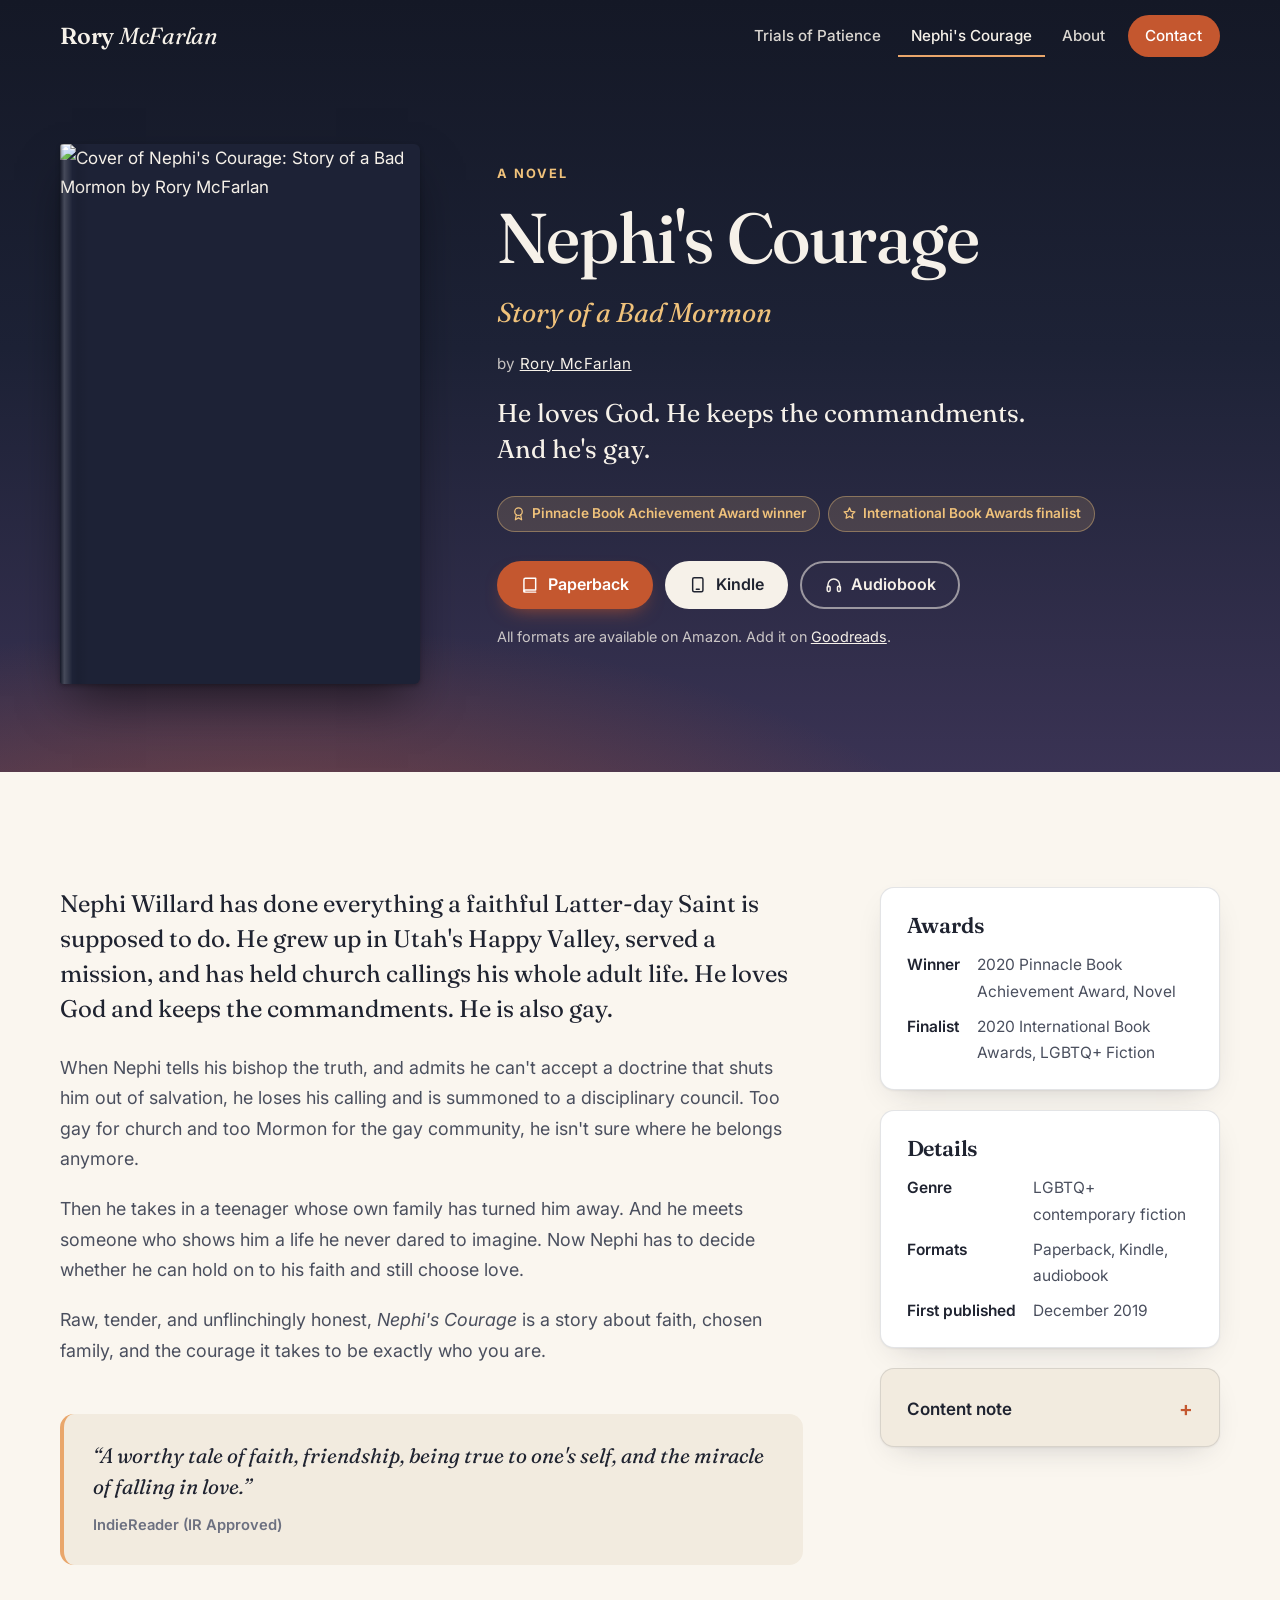
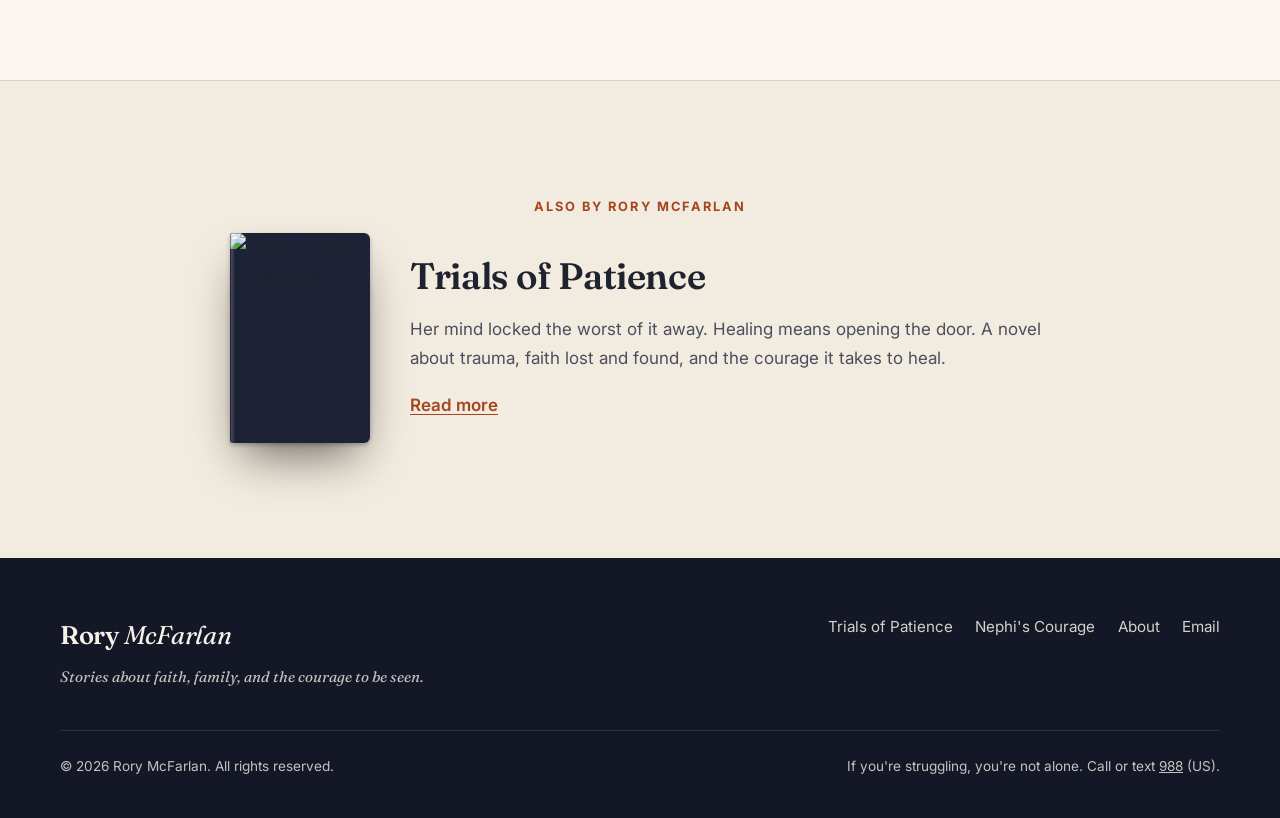
==== nephis-courage.html @ a2d4176a "Build the new rorymcfarlan.com Home page, a page for each book, 404 page, styles, script, icons, CNA" ====
<!DOCTYPE html>
<html lang="en">
<head>
  <meta charset="UTF-8">
  <meta name="viewport" content="width=device-width, initial-scale=1.0">
  <title>Nephi's Courage: Story of a Bad Mormon | A Novel by Rory McFarlan</title>
  <meta name="description" content="Nephi Willard loves God, keeps the commandments, and is gay. The award-winning novel about faith, chosen family, and the courage to be who you are. Paperback, Kindle, and audiobook.">
  <link rel="canonical" href="https://rorymcfarlan.com/nephis-courage.html">
  <meta name="theme-color" content="#141826">

  <meta property="og:type" content="book">
  <meta property="og:site_name" content="Rory McFarlan">
  <meta property="og:title" content="Nephi's Courage: Story of a Bad Mormon by Rory McFarlan">
  <meta property="og:description" content="He loves God. He keeps the commandments. And he's gay. Winner of the Pinnacle Book Achievement Award.">
  <meta property="og:url" content="https://rorymcfarlan.com/nephis-courage.html">
  <meta property="og:image" content="https://rorymcfarlan.com/nephis-courage.jpg">
  <meta property="og:image:alt" content="Cover of Nephi's Courage: Story of a Bad Mormon">
  <meta property="book:author" content="Rory McFarlan">
  <meta name="twitter:card" content="summary_large_image">

  <link rel="preconnect" href="https://fonts.googleapis.com">
  <link rel="preconnect" href="https://fonts.gstatic.com" crossorigin>
  <link href="https://fonts.googleapis.com/css2?family=Fraunces:ital,opsz,wght@0,9..144,400;0,9..144,500;0,9..144,600;1,9..144,400;1,9..144,500&family=Inter:wght@400;500;600;700&display=swap" rel="stylesheet">
  <link rel="icon" href="favicon.svg" type="image/svg+xml">
  <link rel="icon" href="favicon.png" type="image/png" sizes="64x64">
  <link rel="apple-touch-icon" href="apple-touch-icon.png">
  <link rel="stylesheet" href="style.css?v=1">

  <script type="application/ld+json">
  {
    "@context": "https://schema.org",
    "@type": "Book",
    "name": "Nephi's Courage: Story of a Bad Mormon",
    "alternateName": "Nephi's Courage",
    "author": { "@type": "Person", "name": "Rory McFarlan", "url": "https://rorymcfarlan.com/" },
    "url": "https://rorymcfarlan.com/nephis-courage.html",
    "image": "https://rorymcfarlan.com/nephis-courage.jpg",
    "genre": ["LGBTQ+ fiction", "Contemporary fiction"],
    "inLanguage": "en",
    "datePublished": "2019-12",
    "award": ["Pinnacle Book Achievement Award, Novel (2020)", "International Book Awards Finalist, LGBTQ+ Fiction (2020)"],
    "review": {
      "@type": "Review",
      "author": { "@type": "Organization", "name": "IndieReader" },
      "reviewBody": "A worthy tale of faith, friendship, being true to one's self, and the miracle of falling in love.",
      "reviewRating": { "@type": "Rating", "ratingValue": "4", "bestRating": "5" }
    },
    "workExample": [
      { "@type": "Book", "bookFormat": "https://schema.org/Paperback", "url": "https://www.amazon.com/dp/1734179406" },
      { "@type": "Book", "bookFormat": "https://schema.org/EBook", "url": "https://www.amazon.com/dp/B082HCDV52" },
      { "@type": "Book", "bookFormat": "https://schema.org/AudiobookFormat", "url": "https://www.amazon.com/dp/B0G7CD2Z3J" }
    ]
  }
  </script>
</head>
<body>

<a class="skip-link" href="#main">Skip to content</a>

<header class="site-header">
  <nav class="nav" aria-label="Main">
    <a class="brand" href="./">Rory <span>McFarlan</span></a>
    <button class="nav-toggle" type="button" aria-expanded="false" aria-controls="nav-links" aria-label="Open menu">
      <span class="nav-toggle-bar"></span><span class="nav-toggle-bar"></span><span class="nav-toggle-bar"></span>
    </button>
    <ul class="nav-links" id="nav-links">
      <li><a href="trials-of-patience.html">Trials of Patience</a></li>
      <li><a href="nephis-courage.html" aria-current="page">Nephi's Courage</a></li>
      <li><a href="./#about">About</a></li>
      <li><a class="nav-cta" href="./#contact">Contact</a></li>
    </ul>
  </nav>
</header>

<main id="main">

  <section class="book-hero">
    <div class="wrap book-hero-grid">
      <div class="cover">
        <img src="nephis-courage.jpg" alt="Cover of Nephi's Courage: Story of a Bad Mormon by Rory McFarlan" width="600" height="900">
      </div>
      <div>
        <p class="eyebrow eyebrow-light">A novel</p>
        <h1>Nephi's Courage</h1>
        <p class="book-subtitle">Story of a Bad Mormon</p>
        <p class="byline">by <a href="./">Rory McFarlan</a></p>
        <p class="lead">He loves God. He keeps the commandments. And he's gay.</p>
        <ul class="chips" aria-label="Awards">
          <li class="chip chip-award">
            <svg viewBox="0 0 24 24" fill="none" stroke="currentColor" stroke-width="2" stroke-linecap="round" stroke-linejoin="round" aria-hidden="true"><circle cx="12" cy="9" r="6"/><path d="M8.5 13.9 7 22l5-3 5 3-1.5-8.1"/></svg>
            Pinnacle Book Achievement Award winner
          </li>
          <li class="chip chip-award">
            <svg viewBox="0 0 24 24" fill="none" stroke="currentColor" stroke-width="2" stroke-linecap="round" stroke-linejoin="round" aria-hidden="true"><path d="m12 3 2.6 5.6 6.1.7-4.5 4.2 1.2 6L12 16.6 6.6 19.5l1.2-6L3.3 9.3l6.1-.7z"/></svg>
            International Book Awards finalist
          </li>
        </ul>
        <div class="buy-row">
          <a class="btn btn-ember" href="https://www.amazon.com/dp/1734179406" target="_blank" rel="noopener">
            <svg viewBox="0 0 24 24" fill="none" stroke="currentColor" stroke-width="2" stroke-linecap="round" stroke-linejoin="round" aria-hidden="true"><path d="M4 19.5V5a2 2 0 0 1 2-2h14v16H6a2 2 0 0 0-2 2.5z"/><path d="M4 19.5A2.5 2.5 0 0 0 6.5 22H20"/></svg>
            Paperback
          </a>
          <a class="btn btn-light" href="https://www.amazon.com/dp/B082HCDV52" target="_blank" rel="noopener">
            <svg viewBox="0 0 24 24" fill="none" stroke="currentColor" stroke-width="2" stroke-linecap="round" stroke-linejoin="round" aria-hidden="true"><rect x="5" y="2.5" width="14" height="19" rx="2"/><path d="M10 18h4"/></svg>
            Kindle
          </a>
          <a class="btn btn-ghost" href="https://www.amazon.com/dp/B0G7CD2Z3J" target="_blank" rel="noopener">
            <svg viewBox="0 0 24 24" fill="none" stroke="currentColor" stroke-width="2" stroke-linecap="round" stroke-linejoin="round" aria-hidden="true"><path d="M4 15v-3a8 8 0 0 1 16 0v3"/><rect x="3" y="14" width="4" height="7" rx="1.5"/><rect x="17" y="14" width="4" height="7" rx="1.5"/></svg>
            Audiobook
          </a>
        </div>
        <p class="buy-note">All formats are available on Amazon. Add it on <a href="https://www.goodreads.com/book/show/60734577" target="_blank" rel="noopener">Goodreads</a>.</p>
      </div>
    </div>
  </section>

  <section class="section">
    <div class="wrap book-body">
      <div data-reveal>
        <div class="blurb">
          <h2 class="visually-hidden">About the book</h2>
          <!-- BLURB:START -->
          <p>Nephi Willard has done everything a faithful Latter-day Saint is supposed to do. He grew up in Utah's Happy Valley, served a mission, and has held church callings his whole adult life. He loves God and keeps the commandments. He is also gay.</p>
          <p>When Nephi tells his bishop the truth, and admits he can't accept a doctrine that shuts him out of salvation, he loses his calling and is summoned to a disciplinary council. Too gay for church and too Mormon for the gay community, he isn't sure where he belongs anymore.</p>
          <p>Then he takes in a teenager whose own family has turned him away. And he meets someone who shows him a life he never dared to imagine. Now Nephi has to decide whether he can hold on to his faith and still choose love.</p>
          <p>Raw, tender, and unflinchingly honest, <em>Nephi's Courage</em> is a story about faith, chosen family, and the courage it takes to be exactly who you are.</p>
          <!-- BLURB:END -->
        </div>

        <div class="praise">
          <h2 class="visually-hidden">Praise</h2>
          <figure class="praise-card">
            <blockquote><p>&ldquo;A worthy tale of faith, friendship, being true to one's self, and the miracle of falling in love.&rdquo;</p></blockquote>
            <figcaption>IndieReader (IR Approved)</figcaption>
          </figure>
        </div>
      </div>

      <aside>
        <div class="side-card">
          <h2>Awards</h2>
          <dl class="facts">
            <dt>Winner</dt><dd>2020 Pinnacle Book Achievement Award, Novel</dd>
            <dt>Finalist</dt><dd>2020 International Book Awards, LGBTQ+ Fiction</dd>
          </dl>
        </div>
        <div class="side-card">
          <h2>Details</h2>
          <dl class="facts">
            <dt>Genre</dt><dd>LGBTQ+ contemporary fiction</dd>
            <dt>Formats</dt><dd>Paperback, Kindle, audiobook</dd>
            <dt>First published</dt><dd>December 2019</dd>
          </dl>
        </div>
        <div class="side-card content-note">
          <details class="note">
            <summary>Content note</summary>
            <p>This novel includes a mental health crisis, family rejection, and sexual violence. Please take care while reading.</p>
            <p>If you need support right now:</p>
            <ul>
              <li>Suicide &amp; Crisis Lifeline: call or text <a href="tel:988">988</a> (US)</li>
              <li>The Trevor Project, for LGBTQ+ young people: <a href="tel:18664887386">866-488-7386</a> or <a href="https://www.thetrevorproject.org" target="_blank" rel="noopener">thetrevorproject.org</a></li>
            </ul>
          </details>
        </div>
      </aside>
    </div>
  </section>

  <section class="section also-by">
    <div class="wrap">
      <p class="eyebrow" style="text-align:center">Also by Rory McFarlan</p>
      <a class="also-card" href="trials-of-patience.html" data-reveal>
        <div class="cover"><img src="trials-of-patience.jpg" alt="Cover of Trials of Patience" width="600" height="900" loading="lazy"></div>
        <div>
          <h2>Trials of Patience</h2>
          <p>Her mind locked the worst of it away. Healing means opening the door. A novel about trauma, faith lost and found, and the courage it takes to heal.</p>
          <span class="text-link">Read more</span>
        </div>
      </a>
    </div>
  </section>

</main>

<footer class="site-footer">
  <div class="wrap">
    <div class="footer-grid">
      <div>
        <a class="brand" href="./">Rory <span>McFarlan</span></a>
        <p class="footer-tag">Stories about faith, family, and the courage to be seen.</p>
      </div>
      <ul class="footer-links">
        <li><a href="trials-of-patience.html">Trials of Patience</a></li>
        <li><a href="nephis-courage.html">Nephi's Courage</a></li>
        <li><a href="./#about">About</a></li>
        <li><a href="mailto:rorymcfarlan@gmail.com">Email</a></li>
      </ul>
    </div>
    <div class="footer-bottom">
      <p>&copy; <span id="year">2026</span> Rory McFarlan. All rights reserved.</p>
      <p>If you're struggling, you're not alone. Call or text <a href="tel:988">988</a> (US).</p>
    </div>
  </div>
</footer>

<script src="script.js?v=1" defer></script>
</body>
</html>
---- style.css ----
/* Rory McFarlan author site. Plain CSS, no build step. */

:root {
  /* Palette: a long night giving way to dawn */
  --night: #141826;
  --night-2: #1d2236;
  --dusk: #3a3354;
  --plum: #6b4a63;
  --ember: #c4572f;
  --ember-dark: #a5441f;
  --dawn: #e9a66b;
  --gold: #f0c27b;
  --paper: #faf6ef;
  --paper-2: #f2ebdf;
  --sand: #e7dccb;
  --ink: #1f2330;
  --ink-soft: #4a4f5e;
  --ink-mute: #6c7080;
  --line: rgba(31, 35, 48, 0.12);
  --on-dark: #f6f1e9;
  --on-dark-soft: rgba(246, 241, 233, 0.78);

  --display: "Fraunces", Georgia, "Times New Roman", serif;
  --body: "Inter", system-ui, -apple-system, "Segoe UI", Roboto, sans-serif;

  --wrap: 1160px;
  --radius: 14px;
  --shadow-cover: 0 2px 4px rgba(0, 0, 0, 0.25), 0 24px 48px -12px rgba(0, 0, 0, 0.55);
  --shadow-card: 0 1px 2px rgba(31, 35, 48, 0.06), 0 12px 32px -16px rgba(31, 35, 48, 0.25);
}

*, *::before, *::after { box-sizing: border-box; }

html { scroll-behavior: smooth; -webkit-text-size-adjust: 100%; }
@media (prefers-reduced-motion: reduce) { html { scroll-behavior: auto; } }

body {
  margin: 0;
  font-family: var(--body);
  font-size: 1.0625rem;
  line-height: 1.7;
  color: var(--ink);
  background: var(--paper);
  -webkit-font-smoothing: antialiased;
  text-rendering: optimizeLegibility;
}

img { max-width: 100%; height: auto; display: block; }
a { color: inherit; }
p { margin: 0 0 1.1em; }
h1, h2, h3, h4 { font-family: var(--display); font-weight: 600; line-height: 1.12; margin: 0 0 0.5em; letter-spacing: -0.01em; }
em, i { font-style: italic; }

:focus-visible { outline: 3px solid var(--dawn); outline-offset: 3px; border-radius: 4px; }

.skip-link {
  position: absolute; left: 1rem; top: -100px; z-index: 100;
  background: var(--ink); color: var(--on-dark); padding: 0.6rem 1rem; border-radius: 8px; text-decoration: none;
}
.skip-link:focus { top: 1rem; }

.wrap { width: min(100% - 2.5rem, var(--wrap)); margin-inline: auto; }
.wrap-narrow { width: min(100% - 2.5rem, 760px); margin-inline: auto; }

.visually-hidden {
  position: absolute !important; width: 1px; height: 1px; padding: 0; margin: -1px;
  overflow: hidden; clip: rect(0 0 0 0); white-space: nowrap; border: 0;
}

/* ---------- Header ---------- */
.site-header {
  position: fixed; inset: 0 0 auto 0; z-index: 50;
  color: var(--on-dark);
  transition: background-color 0.3s ease, box-shadow 0.3s ease, color 0.3s ease;
}
.site-header.is-solid {
  background: rgba(250, 246, 239, 0.94);
  color: var(--ink);
  box-shadow: 0 1px 0 var(--line);
  -webkit-backdrop-filter: saturate(1.4) blur(12px);
  backdrop-filter: saturate(1.4) blur(12px);
}
.nav {
  width: min(100% - 2.5rem, var(--wrap)); margin-inline: auto;
  display: flex; align-items: center; justify-content: space-between; gap: 1rem;
  height: 72px;
}
.brand {
  font-family: var(--display); font-size: 1.45rem; font-weight: 600; text-decoration: none;
  letter-spacing: -0.01em; white-space: nowrap;
}
.brand span { font-style: italic; font-weight: 400; }
.nav-links { list-style: none; display: flex; align-items: center; gap: 0.25rem; margin: 0; padding: 0; }
.nav-links a {
  display: block; padding: 0.5rem 0.8rem; border-radius: 999px;
  font-size: 0.95rem; font-weight: 500; text-decoration: none; opacity: 0.88;
  transition: opacity 0.2s, background-color 0.2s;
}
.nav-links a:hover { opacity: 1; background: rgba(255, 255, 255, 0.1); }
.site-header.is-solid .nav-links a:hover { background: rgba(31, 35, 48, 0.06); }
.nav-links a[aria-current="page"] { opacity: 1; box-shadow: inset 0 -2px 0 var(--dawn); border-radius: 0; }
.nav-links .nav-cta {
  margin-left: 0.4rem; background: var(--ember); color: #fff; opacity: 1; padding-inline: 1.1rem;
}
.nav-links .nav-cta:hover { background: var(--ember-dark); }
.site-header.is-solid .nav-links .nav-cta:hover { background: var(--ember-dark); }

.nav-toggle {
  display: none; background: none; border: 0; color: inherit; cursor: pointer;
  width: 44px; height: 44px; padding: 10px; margin-right: -10px;
}
.nav-toggle-bar { display: block; height: 2px; background: currentColor; border-radius: 2px; transition: transform 0.25s, opacity 0.25s; }
.nav-toggle-bar + .nav-toggle-bar { margin-top: 6px; }
.nav-toggle[aria-expanded="true"] .nav-toggle-bar:nth-child(1) { transform: translateY(8px) rotate(45deg); }
.nav-toggle[aria-expanded="true"] .nav-toggle-bar:nth-child(2) { opacity: 0; }
.nav-toggle[aria-expanded="true"] .nav-toggle-bar:nth-child(3) { transform: translateY(-8px) rotate(-45deg); }

@media (max-width: 880px) {
  .nav-toggle { display: block; }
  .nav-links {
    position: absolute; top: 72px; left: 0; right: 0;
    flex-direction: column; align-items: stretch; gap: 0;
    background: var(--paper); color: var(--ink);
    padding: 0.5rem 1.25rem 1.25rem;
    box-shadow: 0 18px 30px -18px rgba(0, 0, 0, 0.4);
    display: none;
  }
  .nav-links.is-open { display: flex; }
  .nav-links a { padding: 0.9rem 0.25rem; border-radius: 0; border-bottom: 1px solid var(--line); font-size: 1.05rem; }
  .nav-links a:hover { background: none; }
  .nav-links a[aria-current="page"] { box-shadow: none; color: var(--ember-dark); }
  .nav-links .nav-cta { margin: 1rem 0 0; text-align: center; border-radius: 999px; border: 0; }
  .site-header.menu-open { background: var(--paper); color: var(--ink); }
}

/* ---------- Buttons ---------- */
.btn {
  display: inline-flex; align-items: center; justify-content: center; gap: 0.55rem;
  min-height: 48px; padding: 0.75rem 1.4rem; border-radius: 999px;
  font-family: var(--body); font-size: 1rem; font-weight: 600; line-height: 1.2;
  text-decoration: none; cursor: pointer; border: 2px solid transparent;
  transition: transform 0.15s ease, background-color 0.2s, color 0.2s, border-color 0.2s, box-shadow 0.2s;
}
.btn:hover { transform: translateY(-1px); }
.btn:active { transform: translateY(0); }
.btn svg { width: 1.1em; height: 1.1em; flex: none; }
.btn-ember { background: var(--ember); color: #fff; box-shadow: 0 8px 20px -10px rgba(196, 87, 47, 0.9); }
.btn-ember:hover { background: var(--ember-dark); }
.btn-light { background: var(--on-dark); color: var(--ink); }
.btn-light:hover { background: #fff; }
.btn-ghost { border-color: rgba(246, 241, 233, 0.55); color: var(--on-dark); }
.btn-ghost:hover { border-color: var(--on-dark); background: rgba(255, 255, 255, 0.08); }
.btn-outline { border-color: var(--ink); color: var(--ink); }
.btn-outline:hover { background: var(--ink); color: var(--paper); }

.text-link {
  font-weight: 600; color: var(--ember-dark); text-decoration: underline;
  text-decoration-thickness: 1px; text-underline-offset: 3px;
}
.text-link:hover { text-decoration-thickness: 2px; }

/* ---------- Shared bits ---------- */
.eyebrow {
  font-family: var(--body); font-size: 0.8rem; font-weight: 700;
  letter-spacing: 0.16em; text-transform: uppercase; color: var(--ember-dark); margin-bottom: 0.9rem;
}
.on-dark .eyebrow, .eyebrow-light { color: var(--gold); }
.section { padding: clamp(4.5rem, 9vw, 7.5rem) 0; }
.section-title { font-size: clamp(2.1rem, 4.6vw, 3.2rem); }
.section-lede { font-size: 1.15rem; color: var(--ink-soft); max-width: 40rem; }
.section-head { margin-bottom: clamp(2.5rem, 5vw, 4rem); }
.section-head.center { text-align: center; }
.section-head.center .section-lede { margin-inline: auto; }

/* Book covers: a hint of a spine and real-world shadow */
.cover {
  position: relative; border-radius: 3px 6px 6px 3px; overflow: hidden;
  box-shadow: var(--shadow-cover); background: var(--night-2);
}
.cover img { width: 100%; aspect-ratio: 2 / 3; object-fit: cover; }
.cover::after {
  content: ""; position: absolute; inset: 0; pointer-events: none;
  background: linear-gradient(90deg, rgba(0,0,0,0.28) 0, rgba(255,255,255,0.18) 1.2%, rgba(255,255,255,0) 3.5%, rgba(0,0,0,0.08) 5%, rgba(0,0,0,0) 8%);
}

/* ---------- Hero (home) ---------- */
.hero {
  position: relative; overflow: hidden; isolation: isolate;
  color: var(--on-dark);
  background:
    radial-gradient(120% 70% at 50% 118%, rgba(240, 194, 123, 0.95) 0%, rgba(233, 166, 107, 0.75) 18%, rgba(196, 87, 47, 0.45) 34%, rgba(107, 74, 99, 0) 60%),
    linear-gradient(180deg, var(--night) 0%, var(--night-2) 38%, var(--dusk) 70%, var(--plum) 100%);
  padding: calc(72px + clamp(3rem, 8vw, 6rem)) 0 clamp(4rem, 9vw, 7rem);
}
.hero::before {
  /* a scatter of fading stars */
  content: ""; position: absolute; inset: 0 0 35% 0; z-index: -1; opacity: 0.7;
  background-image:
    radial-gradient(1.5px 1.5px at 12% 18%, #fff 50%, transparent 51%),
    radial-gradient(1px 1px at 22% 42%, #fff 50%, transparent 51%),
    radial-gradient(1.5px 1.5px at 35% 12%, #fff 50%, transparent 51%),
    radial-gradient(1px 1px at 48% 30%, #fff 50%, transparent 51%),
    radial-gradient(1px 1px at 58% 8%, #fff 50%, transparent 51%),
    radial-gradient(1.5px 1.5px at 67% 24%, #fff 50%, transparent 51%),
    radial-gradient(1px 1px at 76% 46%, #fff 50%, transparent 51%),
    radial-gradient(1.5px 1.5px at 86% 15%, #fff 50%, transparent 51%),
    radial-gradient(1px 1px at 93% 36%, #fff 50%, transparent 51%),
    radial-gradient(1px 1px at 6% 55%, #fff 50%, transparent 51%),
    radial-gradient(1px 1px at 41% 58%, #fff 50%, transparent 51%),
    radial-gradient(1px 1px at 81% 62%, #fff 50%, transparent 51%);
  -webkit-mask-image: linear-gradient(180deg, #000 30%, transparent 100%);
  mask-image: linear-gradient(180deg, #000 30%, transparent 100%);
}
.hero::after {
  /* the horizon */
  content: ""; position: absolute; left: 0; right: 0; bottom: 0; height: 1px; z-index: -1;
  background: linear-gradient(90deg, transparent, rgba(255, 230, 190, 0.7), transparent);
}
.hero-inner {
  width: min(100% - 2.5rem, var(--wrap)); margin-inline: auto;
  display: grid; grid-template-columns: minmax(0, 1.05fr) minmax(0, 1fr); align-items: center; gap: clamp(2rem, 5vw, 5rem);
}
.hero-title {
  font-size: clamp(3.2rem, 9vw, 6.4rem); font-weight: 500; line-height: 0.98; letter-spacing: -0.025em;
  margin-bottom: 1.4rem;
}
.hero-tagline {
  font-family: var(--display); font-style: italic; font-weight: 400;
  font-size: clamp(1.35rem, 2.6vw, 1.85rem); line-height: 1.35; color: var(--gold); margin-bottom: 1.2rem; max-width: 30rem;
}
.hero-sub { font-size: 1.12rem; color: var(--on-dark-soft); max-width: 32rem; margin-bottom: 2.2rem; }
.hero-actions { display: flex; flex-wrap: wrap; gap: 0.85rem; }

.hero-books {
  position: relative; display: flex; justify-content: center; align-items: flex-end;
  min-height: clamp(320px, 42vw, 500px);
}
.hero-books .cover { width: clamp(170px, 21vw, 270px); transition: transform 0.4s ease; }
.hero-books .cover:first-child { transform: rotate(-6deg) translate(18%, 4%); z-index: 1; }
.hero-books .cover:last-child { transform: rotate(4deg) translate(-14%, -6%); z-index: 2; }
.hero-books:hover .cover:first-child { transform: rotate(-8deg) translate(10%, 2%); }
.hero-books:hover .cover:last-child { transform: rotate(5deg) translate(-8%, -9%); }
.hero-books a { display: block; text-decoration: none; }

@media (max-width: 880px) {
  .hero-inner { grid-template-columns: 1fr; text-align: center; }
  .hero-tagline, .hero-sub { margin-inline: auto; }
  .hero-actions { justify-content: center; }
  .hero-books { min-height: 0; padding-top: 0.5rem; order: 2; }
  .hero-books .cover { width: min(42vw, 210px); }
}

/* ---------- Awards strip ---------- */
.awards { background: var(--night); color: var(--on-dark); padding: 1.3rem 0; }
.awards ul {
  list-style: none; margin: 0; padding: 0;
  display: flex; flex-wrap: wrap; justify-content: center; gap: 0.75rem 2.5rem;
}
.awards li { display: flex; align-items: center; gap: 0.6rem; font-size: 0.95rem; color: var(--on-dark-soft); }
.awards li strong { color: var(--on-dark); font-weight: 600; }
.awards svg { width: 22px; height: 22px; color: var(--gold); flex: none; }
@media (max-width: 600px) {
  .awards ul { flex-direction: column; align-items: flex-start; width: fit-content; max-width: calc(100% - 2.5rem); margin-inline: auto; gap: 0.7rem; }
  .awards li { align-items: flex-start; line-height: 1.45; }
}

/* ---------- Book features (home) ---------- */
.book-feature {
  display: grid; grid-template-columns: minmax(0, 340px) minmax(0, 1fr); gap: clamp(2rem, 6vw, 5.5rem); align-items: center;
}
#books { overflow: hidden; }
.book-feature + .book-feature { margin-top: clamp(4.5rem, 9vw, 7rem); }
.book-feature.flip { grid-template-columns: minmax(0, 1fr) minmax(0, 340px); }
.book-feature.flip .book-feature-art { order: 2; }
.book-feature-art { position: relative; }
.book-feature-art::before {
  content: ""; position: absolute; inset: 8% -10% -6% -10%; z-index: 0; border-radius: 50%;
  background: radial-gradient(closest-side, rgba(233, 166, 107, 0.35), rgba(233, 166, 107, 0));
}
.book-feature-art .cover { position: relative; z-index: 1; max-width: 340px; margin-inline: auto; }
.book-feature-art a { display: block; transition: transform 0.3s ease; }
.book-feature-art a:hover { transform: translateY(-4px) rotate(-0.6deg); }
.book-title { font-size: clamp(2.2rem, 4.4vw, 3.1rem); margin-bottom: 0.15em; }
.book-subtitle { font-family: var(--display); font-style: italic; font-weight: 400; font-size: 1.35rem; color: var(--ink-soft); margin-bottom: 1rem; }
.book-hook {
  font-family: var(--display); font-weight: 500; font-size: clamp(1.25rem, 2.2vw, 1.5rem); line-height: 1.4;
  color: var(--plum); margin: 1.1rem 0 1.2rem; padding-left: 1rem; border-left: 3px solid var(--dawn);
}
.book-feature p { color: var(--ink-soft); }
.chips { display: flex; flex-wrap: wrap; gap: 0.5rem; margin: 1.4rem 0 1.6rem; padding: 0; list-style: none; }
.chip {
  display: inline-flex; align-items: center; gap: 0.4rem;
  font-size: 0.85rem; font-weight: 600; padding: 0.35rem 0.8rem; border-radius: 999px;
  background: var(--paper-2); color: var(--ink-soft); border: 1px solid var(--line);
}
.chip-award { background: #fbeedd; color: #8a4a1c; border-color: rgba(196, 87, 47, 0.25); }
.chip svg { width: 15px; height: 15px; }
.actions { display: flex; flex-wrap: wrap; gap: 0.75rem; align-items: center; }

@media (max-width: 820px) {
  .book-feature, .book-feature.flip { grid-template-columns: 1fr; text-align: left; }
  .book-feature.flip .book-feature-art { order: 0; }
  .book-feature-art .cover { max-width: 250px; }
}

/* ---------- Pull quote ---------- */
.quote-band { background: var(--paper-2); border-block: 1px solid var(--line); }
.pull-quote { margin: 0 auto; text-align: center; }
.pull-quote blockquote { margin: 0; }
.pull-quote p {
  font-family: var(--display); font-style: italic; font-weight: 400;
  font-size: clamp(1.6rem, 3.6vw, 2.5rem); line-height: 1.3; color: var(--ink); margin: 0 0 1.3rem;
}
.pull-quote p::before { content: "\201C"; color: var(--ember); }
.pull-quote p::after { content: "\201D"; color: var(--ember); }
.pull-quote figcaption { font-size: 0.95rem; font-weight: 600; letter-spacing: 0.04em; color: var(--ink-mute); }
.pull-quote figcaption cite { font-style: italic; font-weight: 500; }

/* ---------- Threads (themes) ---------- */
.threads { display: grid; grid-template-columns: repeat(3, minmax(0, 1fr)); gap: 1.25rem; }
.thread {
  background: #fff; border: 1px solid var(--line); border-radius: var(--radius); padding: 2rem 1.75rem;
  box-shadow: var(--shadow-card);
}
.thread-icon {
  width: 48px; height: 48px; border-radius: 50%; display: grid; place-items: center; margin-bottom: 1.2rem;
  background: linear-gradient(160deg, var(--dusk), var(--ember)); color: #fff;
}
.thread-icon svg { width: 24px; height: 24px; }
.thread h3 { font-size: 1.55rem; margin-bottom: 0.4rem; }
.thread p { color: var(--ink-soft); margin: 0; }
@media (max-width: 820px) { .threads { grid-template-columns: 1fr; } }

/* ---------- About ---------- */
.about { background: var(--night); color: var(--on-dark); position: relative; overflow: hidden; }
.about::before {
  content: ""; position: absolute; width: 900px; height: 900px; right: -320px; bottom: -520px; border-radius: 50%;
  background: radial-gradient(closest-side, rgba(233, 166, 107, 0.28), rgba(233, 166, 107, 0));
  pointer-events: none;
}
.about-grid { display: grid; grid-template-columns: minmax(0, 300px) minmax(0, 1fr); gap: clamp(2rem, 6vw, 5rem); align-items: start; position: relative; }
.monogram {
  aspect-ratio: 1; border-radius: 50%; display: grid; place-items: center; position: relative;
  background: radial-gradient(circle at 50% 120%, var(--gold) 0%, var(--dawn) 22%, var(--ember) 42%, var(--plum) 66%, var(--dusk) 100%);
  box-shadow: 0 30px 60px -20px rgba(0, 0, 0, 0.6), inset 0 0 0 1px rgba(255, 255, 255, 0.12);
  font-family: var(--display); font-size: clamp(4rem, 9vw, 6.5rem); font-weight: 500; font-style: italic; color: var(--on-dark);
  letter-spacing: -0.04em; max-width: 300px;
}
.monogram::after {
  content: ""; position: absolute; inset: 12px; border-radius: 50%; border: 1px solid rgba(255, 255, 255, 0.22);
}
.about .section-title { color: var(--on-dark); }
.about .prose p { color: var(--on-dark-soft); font-size: 1.1rem; }
.about .prose p:first-child { font-family: var(--display); font-size: 1.45rem; line-height: 1.45; color: var(--on-dark); }
.signature { font-family: var(--display); font-style: italic; font-size: 1.6rem; color: var(--gold); margin-top: 1.5rem; }
@media (max-width: 820px) {
  .about-grid { grid-template-columns: 1fr; }
  .monogram { width: 180px; font-size: 4rem; }
}

/* ---------- Contact ---------- */
.contact-card {
  background: #fff; border: 1px solid var(--line); border-radius: calc(var(--radius) + 6px);
  padding: clamp(2rem, 5vw, 3.5rem); box-shadow: var(--shadow-card); text-align: center;
}
.contact-card .section-lede { margin-inline: auto; }
.contact-card .actions { justify-content: center; margin-top: 1.8rem; }
.email-line { font-family: var(--display); font-size: clamp(1.3rem, 3vw, 1.7rem); margin: 1.4rem 0 0; word-break: break-word; }
.email-line a { text-decoration: none; border-bottom: 2px solid var(--dawn); }
.email-line a:hover { color: var(--ember-dark); }
.review-ask {
  display: grid; grid-template-columns: auto 1fr; gap: 1.1rem; align-items: start; text-align: left;
  margin-top: 2.5rem; padding-top: 2rem; border-top: 1px solid var(--line);
}
.review-ask svg { width: 34px; height: 34px; color: var(--ember); }
.review-ask p { margin: 0; color: var(--ink-soft); }
.review-ask strong { color: var(--ink); }

/* ---------- Book page ---------- */
.book-hero {
  position: relative; overflow: hidden; isolation: isolate; color: var(--on-dark);
  background:
    radial-gradient(90% 60% at 20% 120%, rgba(233, 166, 107, 0.55) 0%, rgba(196, 87, 47, 0.25) 35%, rgba(107, 74, 99, 0) 65%),
    linear-gradient(180deg, var(--night) 0%, var(--night-2) 45%, var(--dusk) 100%);
  padding: calc(72px + clamp(2.5rem, 6vw, 4.5rem)) 0 clamp(3.5rem, 7vw, 5.5rem);
}
.book-hero-grid { display: grid; grid-template-columns: minmax(0, 360px) minmax(0, 1fr); gap: clamp(2rem, 6vw, 5rem); align-items: center; }
.book-hero .cover { max-width: 360px; }
.book-hero h1 { font-size: clamp(2.6rem, 6vw, 4.4rem); font-weight: 500; letter-spacing: -0.02em; margin-bottom: 0.15em; }
.book-hero .book-subtitle { color: var(--gold); font-size: clamp(1.3rem, 2.6vw, 1.7rem); }
.book-hero .lead { font-family: var(--display); font-size: clamp(1.3rem, 2.4vw, 1.6rem); line-height: 1.4; color: var(--on-dark); max-width: 34rem; }
.book-hero .chip { background: rgba(255, 255, 255, 0.08); color: var(--on-dark); border-color: rgba(255, 255, 255, 0.18); }
.book-hero .chip-award { background: rgba(240, 194, 123, 0.16); color: var(--gold); border-color: rgba(240, 194, 123, 0.4); }
.byline { font-size: 0.95rem; letter-spacing: 0.04em; color: var(--on-dark-soft); margin-bottom: 1.2rem; }
.byline a { color: var(--on-dark); }
.buy-row { display: flex; flex-wrap: wrap; gap: 0.75rem; margin-top: 1.8rem; }
.buy-note { font-size: 0.9rem; color: var(--on-dark-soft); margin-top: 1rem; }
.buy-note a { color: var(--on-dark); }
@media (max-width: 820px) {
  .book-hero-grid { grid-template-columns: 1fr; }
  .book-hero .cover { max-width: 230px; }
}

.book-body { display: grid; grid-template-columns: minmax(0, 1fr) minmax(0, 340px); gap: clamp(2.5rem, 6vw, 5rem); align-items: start; }
.blurb p { font-size: 1.12rem; color: var(--ink-soft); }
.blurb p:first-of-type { font-family: var(--display); font-size: 1.5rem; line-height: 1.45; color: var(--ink); }
.blurb h2 { font-size: 2rem; }
.side-card {
  background: #fff; border: 1px solid var(--line); border-radius: var(--radius); padding: 1.6rem 1.6rem 1.4rem;
  box-shadow: var(--shadow-card);
}
.side-card + .side-card { margin-top: 1.25rem; }
.side-card h2 { font-size: 1.35rem; margin-bottom: 0.9rem; }
.facts { margin: 0; display: grid; grid-template-columns: auto 1fr; gap: 0.55rem 1.1rem; font-size: 0.97rem; }
.facts dt { font-weight: 600; color: var(--ink); }
.facts dd { margin: 0; color: var(--ink-soft); }
.content-note { background: var(--paper-2); }
.content-note p, .content-note li { font-size: 0.95rem; color: var(--ink-soft); }
.content-note ul { padding-left: 1.1rem; margin: 0.4rem 0 0; }
.content-note li + li { margin-top: 0.35rem; }
.content-note a { color: var(--ink); font-weight: 600; }
details.note summary { cursor: pointer; font-weight: 600; color: var(--ink); list-style: none; display: flex; align-items: center; gap: 0.5rem; }
details.note summary::-webkit-details-marker { display: none; }
details.note summary::after { content: "+"; margin-left: auto; font-size: 1.3rem; line-height: 1; color: var(--ember); }
details.note[open] summary::after { content: "\2212"; }
details.note[open] summary { margin-bottom: 0.7rem; }
@media (max-width: 900px) { .book-body { grid-template-columns: 1fr; } }

.praise { margin-top: 3rem; display: grid; gap: 1.25rem; }
.praise-card blockquote { margin: 0; }
.praise-card {
  margin: 0; padding: 1.7rem 1.8rem; border-radius: var(--radius); background: var(--paper-2); border-left: 4px solid var(--dawn);
}
.praise-card p { font-family: var(--display); font-style: italic; font-size: 1.3rem; line-height: 1.45; color: var(--ink); margin-bottom: 0.7rem; }
.praise-card figcaption { font-size: 0.92rem; font-weight: 600; color: var(--ink-mute); }

.also-by { background: var(--paper-2); border-top: 1px solid var(--line); }
.also-card {
  display: grid; grid-template-columns: 140px minmax(0, 1fr); gap: clamp(1.25rem, 4vw, 2.5rem); align-items: center;
  max-width: 820px; margin-inline: auto; text-decoration: none;
}
.also-card h2 { font-size: clamp(1.7rem, 3.5vw, 2.3rem); }
.also-card p { color: var(--ink-soft); }
.also-card:hover h2 { color: var(--ember-dark); }
@media (max-width: 520px) { .also-card { grid-template-columns: 100px minmax(0, 1fr); } }

/* ---------- Footer ---------- */
.site-footer { background: var(--night); color: var(--on-dark-soft); padding: 3.5rem 0 2.5rem; font-size: 0.95rem; }
.footer-grid { display: flex; flex-wrap: wrap; justify-content: space-between; gap: 1.5rem 3rem; align-items: flex-start; }
.footer-grid .brand { color: var(--on-dark); font-size: 1.6rem; }
.footer-tag { margin: 0.4rem 0 0; font-family: var(--display); font-style: italic; }
.footer-links { list-style: none; margin: 0; padding: 0; display: flex; flex-wrap: wrap; gap: 0.4rem 1.4rem; }
.footer-links a { text-decoration: none; color: var(--on-dark); opacity: 0.85; }
.footer-links a:hover { opacity: 1; text-decoration: underline; text-underline-offset: 3px; }
.footer-bottom { margin-top: 2.5rem; padding-top: 1.5rem; border-top: 1px solid rgba(255, 255, 255, 0.1); font-size: 0.85rem; display: flex; flex-wrap: wrap; justify-content: space-between; gap: 0.5rem 2rem; }
.footer-bottom p { margin: 0; }

/* ---------- 404 ---------- */
.lost { min-height: 100vh; display: grid; place-items: center; text-align: center; }
.lost .hero-sub { margin-inline: auto; }

/* ---------- Scroll reveal (only when JS is running) ---------- */
.js .reveal { opacity: 0; transform: translateY(18px); transition: opacity 0.7s ease, transform 0.7s ease; }
.js .reveal.is-visible { opacity: 1; transform: none; }
@media (prefers-reduced-motion: reduce) {
  .js .reveal { opacity: 1; transform: none; transition: none; }
  .hero-books .cover, .btn, .book-feature-art a { transition: none; }
}

@media print {
  .site-header, .nav-toggle, .hero::before { display: none; }
  .hero, .book-hero, .about, .site-footer { background: #fff !important; color: #000 !important; }
}
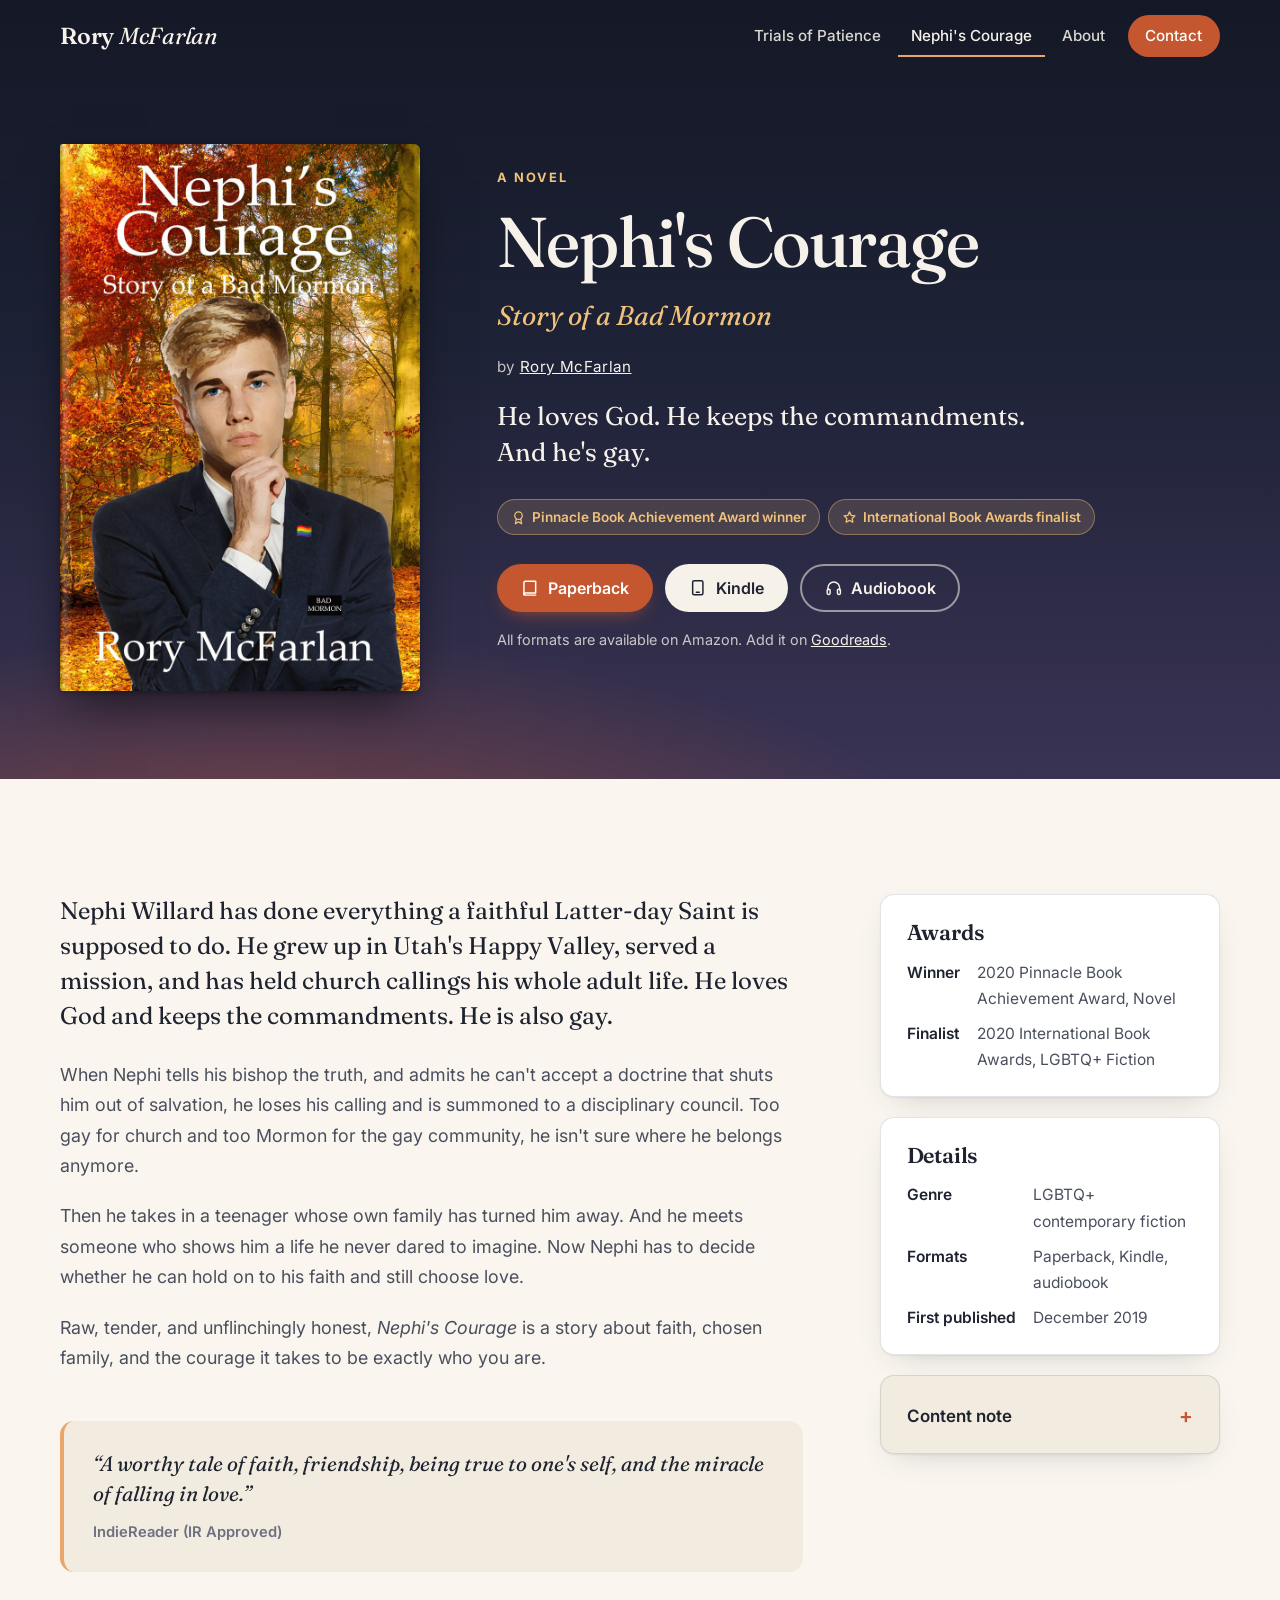
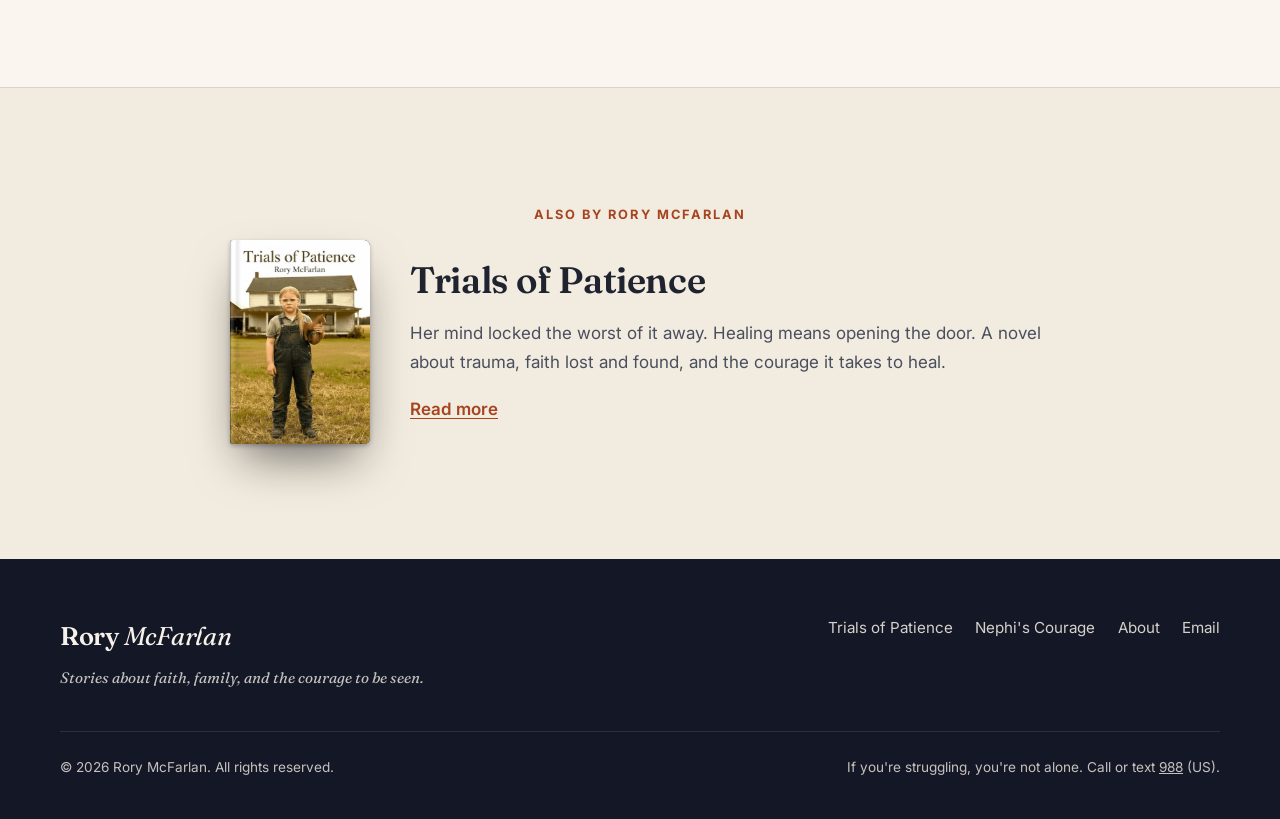
==== commit 0188e695: "Add the real book covers and a social share image Covers resized to 800px wide from Brian's full-siz" ====
--- a/nephis-courage.html
+++ b/nephis-courage.html
@@ -77,7 +77,7 @@
   <section class="book-hero">
     <div class="wrap book-hero-grid">
       <div class="cover">
-        <img src="nephis-courage.jpg" alt="Cover of Nephi's Courage: Story of a Bad Mormon by Rory McFarlan" width="600" height="900">
+        <img src="nephis-courage.jpg" alt="Cover of Nephi's Courage: Story of a Bad Mormon by Rory McFarlan" width="800" height="1216">
       </div>
       <div>
         <p class="eyebrow eyebrow-light">A novel</p>
@@ -171,7 +171,7 @@
     <div class="wrap">
       <p class="eyebrow" style="text-align:center">Also by Rory McFarlan</p>
       <a class="also-card" href="trials-of-patience.html" data-reveal>
-        <div class="cover"><img src="trials-of-patience.jpg" alt="Cover of Trials of Patience" width="600" height="900" loading="lazy"></div>
+        <div class="cover"><img src="trials-of-patience.jpg" alt="Cover of Trials of Patience" width="800" height="1165" loading="lazy"></div>
         <div>
           <h2>Trials of Patience</h2>
           <p>Her mind locked the worst of it away. Healing means opening the door. A novel about trauma, faith lost and found, and the courage it takes to heal.</p>
--- a/style.css
+++ b/style.css
@@ -177,7 +177,7 @@
   position: relative; border-radius: 3px 6px 6px 3px; overflow: hidden;
   box-shadow: var(--shadow-cover); background: var(--night-2);
 }
-.cover img { width: 100%; aspect-ratio: 2 / 3; object-fit: cover; }
+.cover img { width: 100%; height: auto; }
 .cover::after {
   content: ""; position: absolute; inset: 0; pointer-events: none;
   background: linear-gradient(90deg, rgba(0,0,0,0.28) 0, rgba(255,255,255,0.18) 1.2%, rgba(255,255,255,0) 3.5%, rgba(0,0,0,0.08) 5%, rgba(0,0,0,0) 8%);
@@ -236,10 +236,10 @@
   min-height: clamp(320px, 42vw, 500px);
 }
 .hero-books .cover { width: clamp(170px, 21vw, 270px); transition: transform 0.4s ease; }
-.hero-books .cover:first-child { transform: rotate(-6deg) translate(18%, 4%); z-index: 1; }
-.hero-books .cover:last-child { transform: rotate(4deg) translate(-14%, -6%); z-index: 2; }
-.hero-books:hover .cover:first-child { transform: rotate(-8deg) translate(10%, 2%); }
-.hero-books:hover .cover:last-child { transform: rotate(5deg) translate(-8%, -9%); }
+.hero-books .cover:first-child { transform: rotate(-5deg) translate(7%, 3%); z-index: 1; }
+.hero-books .cover:last-child { transform: rotate(4deg) translate(-7%, -6%); z-index: 2; }
+.hero-books:hover .cover:first-child { transform: rotate(-6deg) translate(4%, 1%); }
+.hero-books:hover .cover:last-child { transform: rotate(5deg) translate(-4%, -8%); }
 .hero-books a { display: block; text-decoration: none; }
 
 @media (max-width: 880px) {
